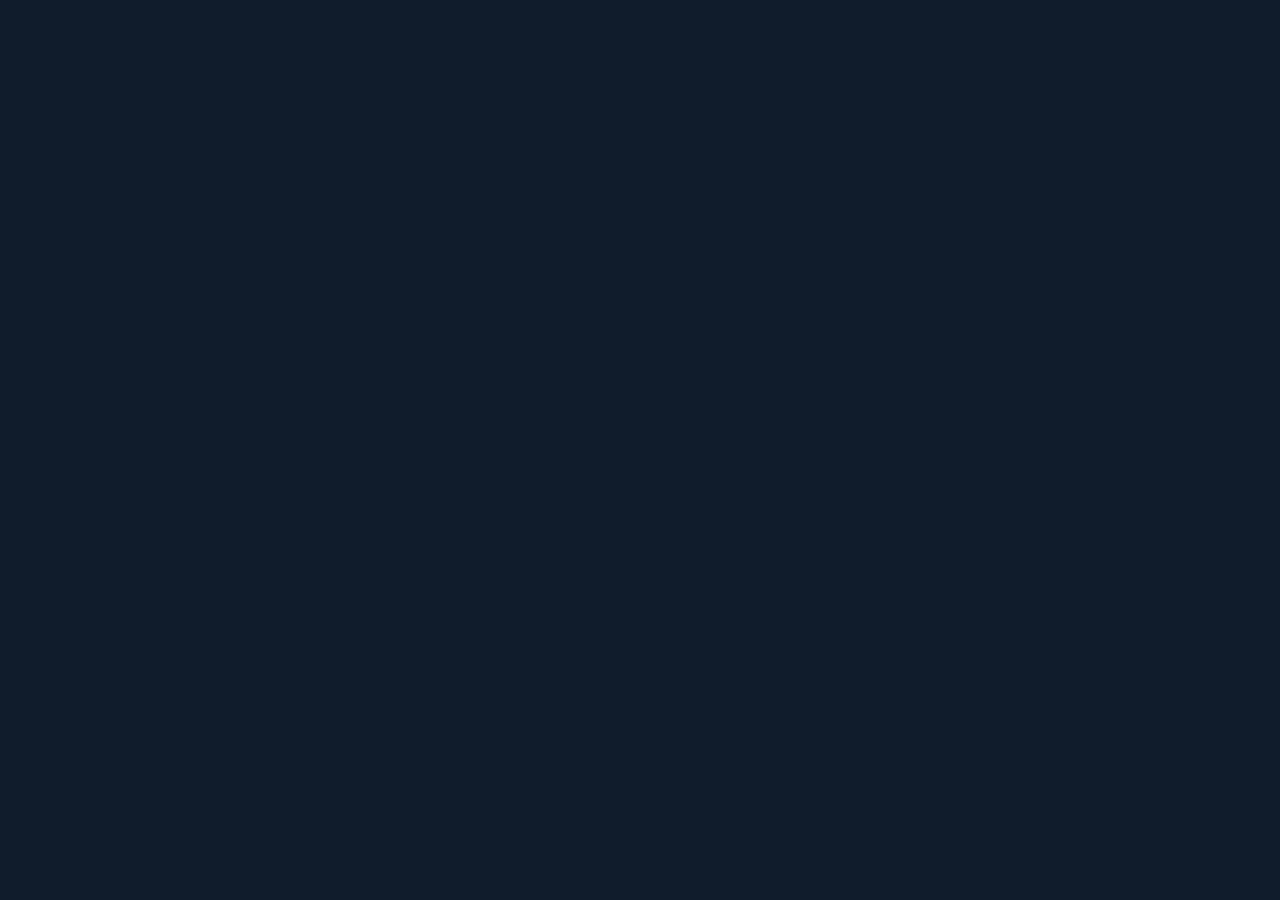
==== index.html @ 4033037f "Add files via upload" ====
<!DOCTYPE html>
<html lang="en">
<head>
  <meta charset="UTF-8" />
  <meta name="viewport" content="width=device-width, initial-scale=1.0"/>
  <title>Ryan Reynard | Home</title>
  <!-- Bootstrap 5 -->
  <link href="https://cdn.jsdelivr.net/npm/bootstrap@5.3.2/dist/css/bootstrap.min.css" rel="stylesheet"/>
  <!-- Bootstrap Icons -->
  <link href="https://cdn.jsdelivr.net/npm/bootstrap-icons@1.11.3/font/bootstrap-icons.min.css" rel="stylesheet"/>
  <!-- Google Fonts -->
  <link href="https://fonts.googleapis.com/css2?family=Playfair+Display:wght@700&family=Inter:wght@300;400;600&display=swap" rel="stylesheet"/>

  <style>
    :root {
      --navy: #0d1b2a;
      --slate: #1b2a3b;
      --gold: #c9a84c;
      --gold-light: #e8c97a;
      --light: #f4f1ec;
    }

    body {
      font-family: 'Inter', sans-serif;
      background-color: var(--navy);
      color: var(--light);
    }

    /* ── Navbar ── */
    .navbar {
      background-color: rgba(13, 27, 42, 0.97);
      border-bottom: 2px solid var(--gold);
    }
    .navbar-brand {
      font-family: 'Playfair Display', serif;
      color: var(--gold) !important;
      font-size: 1.4rem;
      letter-spacing: 1px;
    }
    .nav-link {
      color: var(--light) !important;
      font-weight: 600;
      letter-spacing: .5px;
      transition: color .2s;
    }
    .nav-link:hover { color: var(--gold) !important; }

    /* ── Hero ── */
    .hero {
      min-height: 100vh;
      background:
        linear-gradient(to bottom, rgba(13,27,42,.75) 0%, rgba(13,27,42,.95) 100%),
        url('https://images.unsplash.com/photo-1504280390367-361c6d9f38f4?w=1600&q=80') center/cover no-repeat;
      display: flex;
      align-items: center;
    }
    .hero-eyebrow {
      font-size: .85rem;
      letter-spacing: 4px;
      text-transform: uppercase;
      color: var(--gold);
      font-weight: 600;
    }
    .hero h1 {
      font-family: 'Playfair Display', serif;
      font-size: clamp(2.8rem, 7vw, 5.5rem);
      line-height: 1.05;
      color: #fff;
    }
    .hero h1 span { color: var(--gold); }
    .hero-sub {
      font-size: 1.15rem;
      font-weight: 300;
      color: #c8d6e5;
      max-width: 520px;
    }
    .btn-gold {
      background: var(--gold);
      color: var(--navy);
      font-weight: 700;
      border: none;
      padding: .75rem 2rem;
      border-radius: 2px;
      letter-spacing: .5px;
      transition: background .2s, transform .15s;
    }
    .btn-gold:hover {
      background: var(--gold-light);
      color: var(--navy);
      transform: translateY(-2px);
    }
    .btn-outline-gold {
      border: 2px solid var(--gold);
      color: var(--gold);
      font-weight: 700;
      padding: .75rem 2rem;
      border-radius: 2px;
      background: transparent;
      letter-spacing: .5px;
      transition: all .2s;
    }
    .btn-outline-gold:hover {
      background: var(--gold);
      color: var(--navy);
    }

    /* ── Section base ── */
    section { padding: 90px 0; }
    .section-label {
      font-size: .78rem;
      letter-spacing: 4px;
      text-transform: uppercase;
      color: var(--gold);
      font-weight: 600;
      margin-bottom: .4rem;
    }
    .section-title {
      font-family: 'Playfair Display', serif;
      font-size: 2.4rem;
      color: #fff;
    }
    .gold-bar {
      width: 52px; height: 3px;
      background: var(--gold);
      margin: 12px 0 28px;
    }

    /* ── About ── */
    #about { background-color: var(--slate); }
    .about-stat {
      border-left: 3px solid var(--gold);
      padding-left: 16px;
    }
    .about-stat .num {
      font-family: 'Playfair Display', serif;
      font-size: 2.2rem;
      color: var(--gold);
    }
    .about-stat .lbl {
      font-size: .82rem;
      letter-spacing: 2px;
      text-transform: uppercase;
      color: #8fa8c0;
    }

    /* ── Cards ── */
    #highlights { background-color: var(--navy); }
    .hi-card {
      background: var(--slate);
      border: 1px solid rgba(201,168,76,.2);
      border-radius: 4px;
      transition: transform .25s, border-color .25s, box-shadow .25s;
      height: 100%;
      text-decoration: none;
      color: inherit;
      display: flex;
      flex-direction: column;
    }
    .hi-card:hover {
      transform: translateY(-6px);
      border-color: var(--gold);
      box-shadow: 0 12px 32px rgba(0,0,0,.45);
      color: inherit;
      text-decoration: none;
    }
    .hi-card-icon {
      font-size: 2.4rem;
      color: var(--gold);
    }
    .hi-card h5 {
      font-family: 'Playfair Display', serif;
      font-size: 1.3rem;
      color: #fff;
    }
    .hi-card p {
      font-size: .93rem;
      color: #8fa8c0;
      flex-grow: 1;
    }
    .hi-card .arrow {
      font-size: .85rem;
      color: var(--gold);
      font-weight: 600;
      letter-spacing: .5px;
    }

    /* ── Passions banner ── */
    #passions {
      background:
        linear-gradient(to right, rgba(13,27,42,.92), rgba(27,42,59,.88)),
        url('https://images.unsplash.com/photo-1464822759023-fed622ff2c3b?w=1600&q=80') center/cover no-re
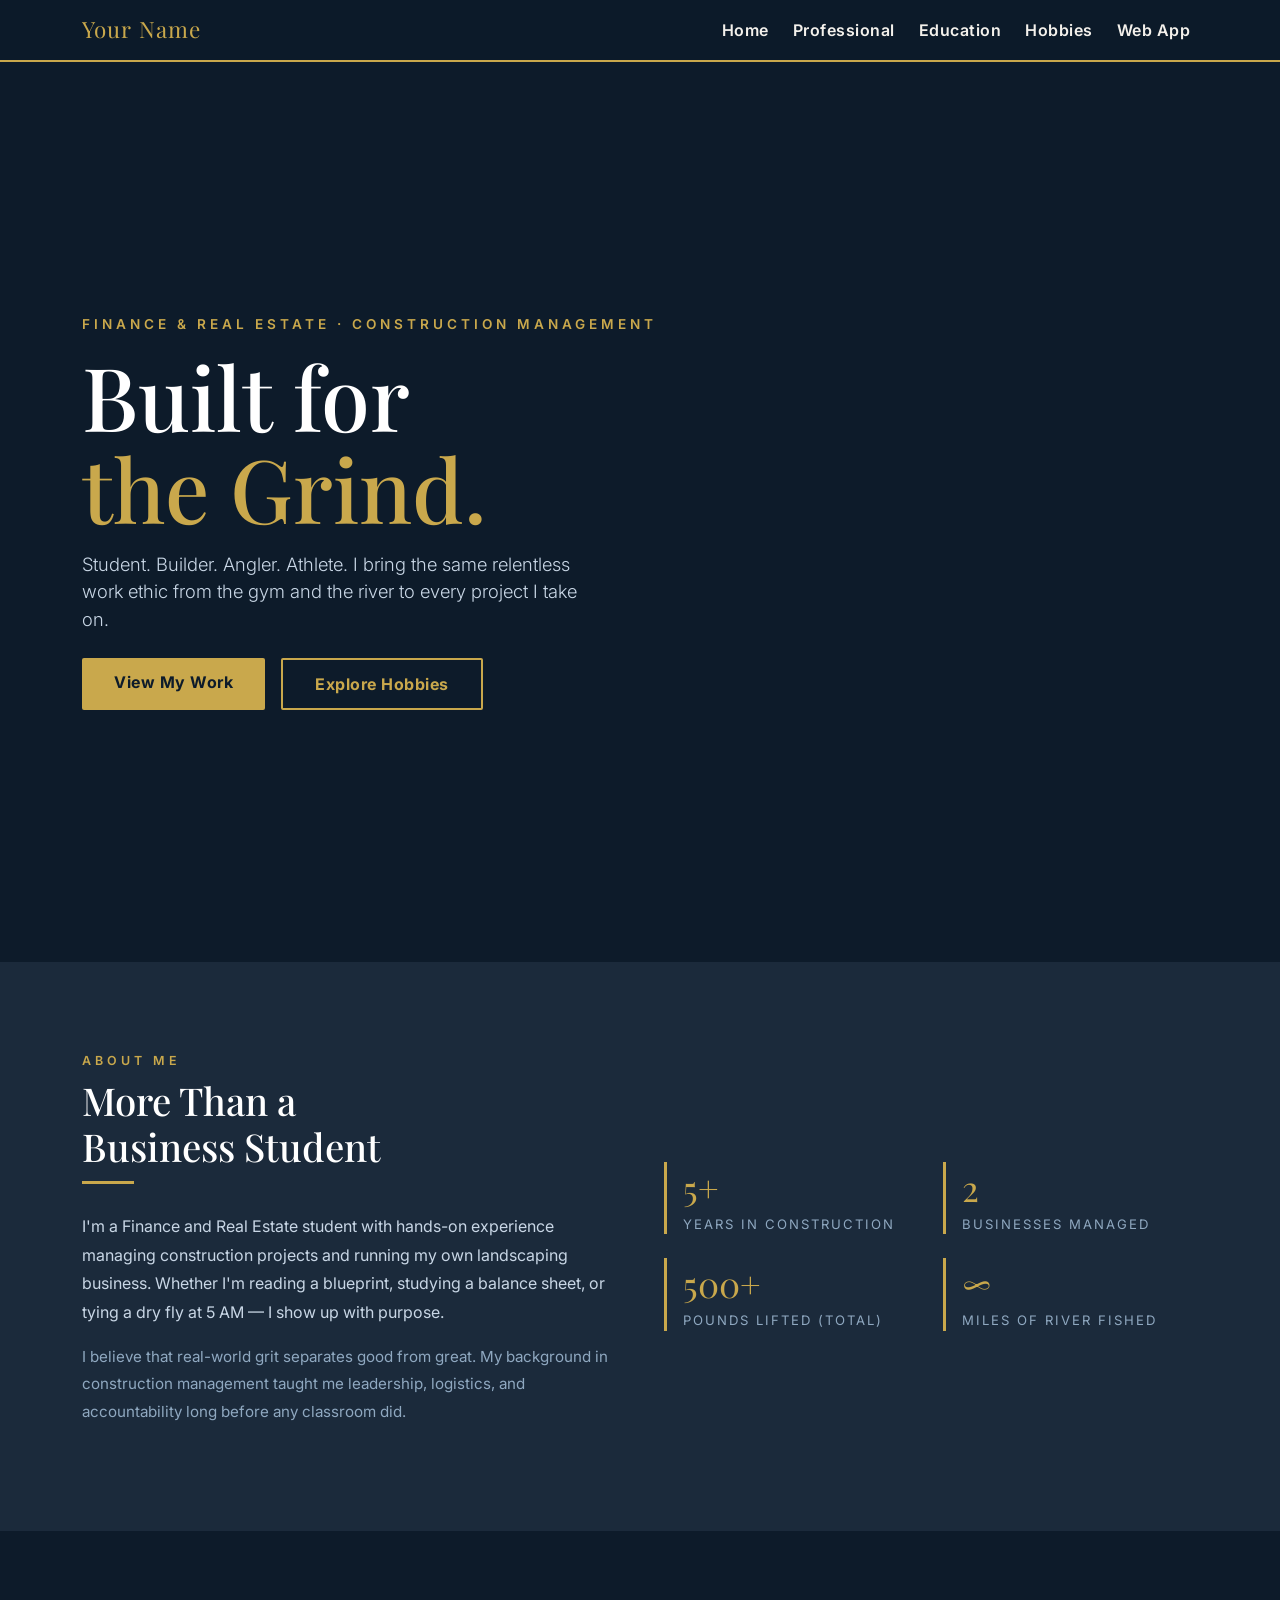
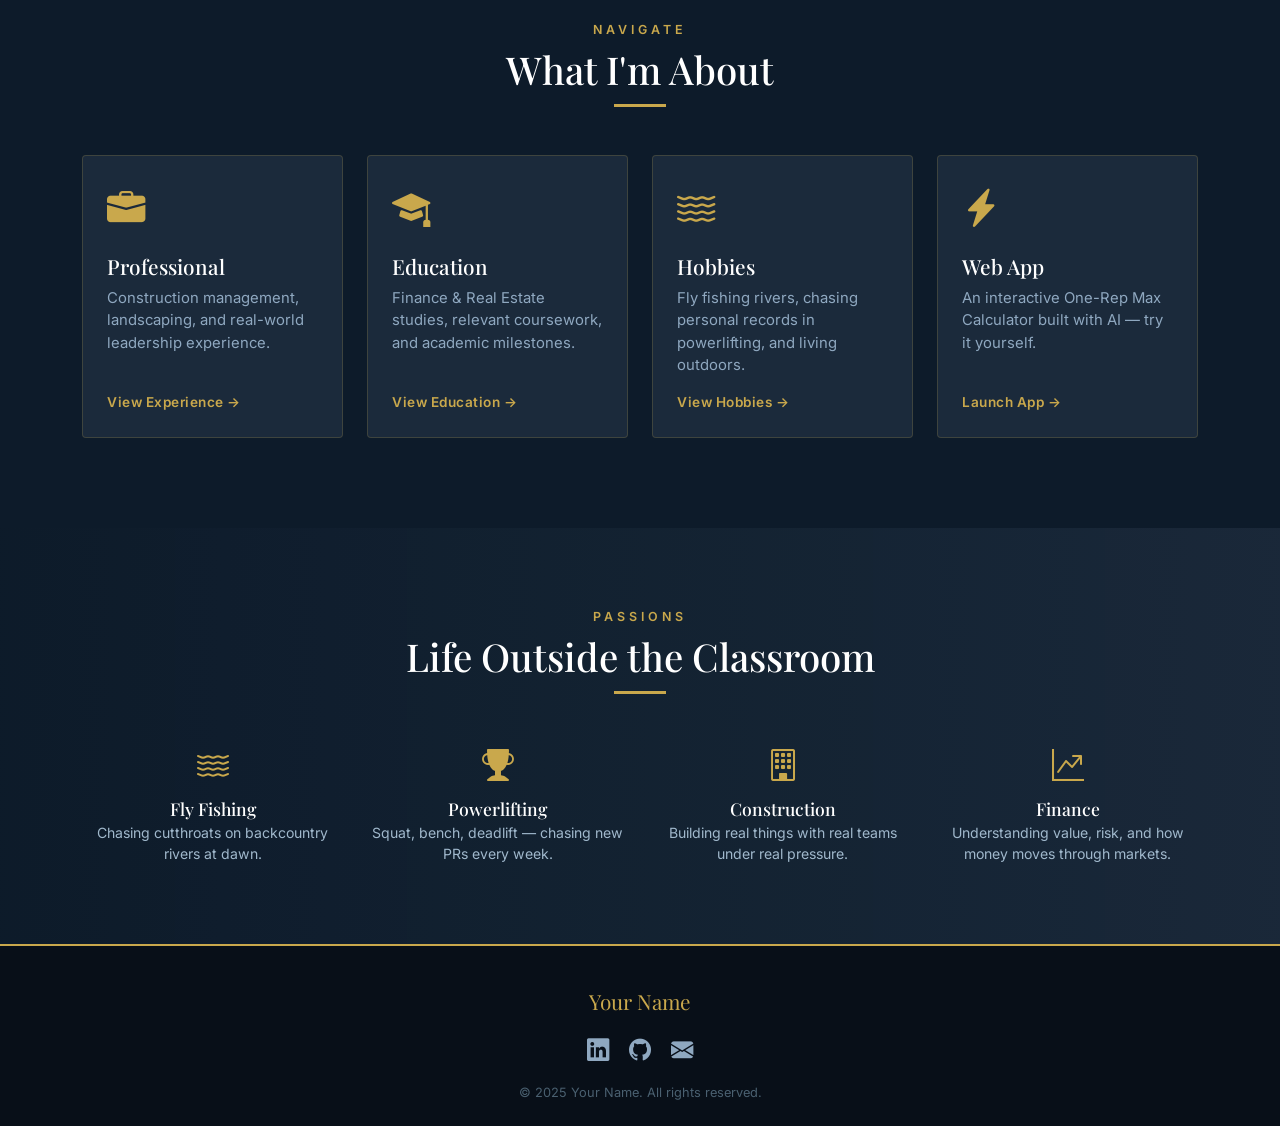
==== commit b3b2f9e9: "Update index.html" ====
--- a/index.html
+++ b/index.html
@@ -3,7 +3,7 @@
 <head>
   <meta charset="UTF-8" />
   <meta name="viewport" content="width=device-width, initial-scale=1.0"/>
-  <title>Ryan Reynard | Home</title>
+  <title>Your Name | Home</title>
   <!-- Bootstrap 5 -->
   <link href="https://cdn.jsdelivr.net/npm/bootstrap@5.3.2/dist/css/bootstrap.min.css" rel="stylesheet"/>
   <!-- Bootstrap Icons -->
@@ -188,4 +188,225 @@
     #passions {
       background:
         linear-gradient(to right, rgba(13,27,42,.92), rgba(27,42,59,.88)),
-        url('https://images.unsplash.com/photo-1464822759023-fed622ff2c3b?w=1600&q=80') center/cover no-re+        url('https://images.unsplash.com/photo-1464822759023-fed622ff2c3b?w=1600&q=80') center/cover no-repeat;
+      padding: 80px 0;
+    }
+    .passion-item i { font-size: 2rem; color: var(--gold); }
+    .passion-item h6 {
+      font-family: 'Playfair Display', serif;
+      font-size: 1.1rem;
+      color: #fff;
+      margin-top: .5rem;
+      margin-bottom: .2rem;
+    }
+    .passion-item p { font-size: .88rem; color: #a0b8cc; margin: 0; }
+
+    /* ── Footer ── */
+    footer {
+      background-color: #080f18;
+      border-top: 2px solid var(--gold);
+      padding: 40px 0 24px;
+    }
+    footer .brand {
+      font-family: 'Playfair Display', serif;
+      font-size: 1.3rem;
+      color: var(--gold);
+    }
+    .social-link {
+      color: #8fa8c0;
+      font-size: 1.4rem;
+      margin: 0 8px;
+      transition: color .2s;
+    }
+    .social-link:hover { color: var(--gold); }
+    .footer-copy { font-size: .8rem; color: #4a6070; }
+  </style>
+</head>
+<body>
+
+<!-- ══════════════ NAVBAR ══════════════ -->
+<nav class="navbar navbar-expand-lg sticky-top">
+  <div class="container">
+    <a class="navbar-brand" href="index.html">Your Name</a>
+    <button class="navbar-toggler border-0" type="button" data-bs-toggle="collapse" data-bs-target="#navMenu">
+      <span class="navbar-toggler-icon" style="filter:invert(1)"></span>
+    </button>
+    <div class="collapse navbar-collapse" id="navMenu">
+      <ul class="navbar-nav ms-auto gap-lg-2">
+        <li class="nav-item"><a class="nav-link active" href="index.html">Home</a></li>
+        <li class="nav-item"><a class="nav-link" href="professional.html">Professional</a></li>
+        <li class="nav-item"><a class="nav-link" href="education.html">Education</a></li>
+        <li class="nav-item"><a class="nav-link" href="scratch.html">Hobbies</a></li>
+        <li class="nav-item"><a class="nav-link" href="webapp.html">Web App</a></li>
+      </ul>
+    </div>
+  </div>
+</nav>
+
+<!-- ══════════════ HERO ══════════════ -->
+<section class="hero">
+  <div class="container">
+    <p class="hero-eyebrow">Finance &amp; Real Estate · Construction Management</p>
+    <h1>Built for<br/><span>the Grind.</span></h1>
+    <p class="hero-sub mt-3 mb-4">
+      Student. Builder. Angler. Athlete. I bring the same relentless work ethic
+      from the gym and the river to every project I take on.
+    </p>
+    <div class="d-flex flex-wrap gap-3">
+      <a href="professional.html" class="btn-gold btn">View My Work</a>
+      <a href="scratch.html" class="btn-outline-gold btn">Explore Hobbies</a>
+    </div>
+  </div>
+</section>
+
+<!-- ══════════════ ABOUT ══════════════ -->
+<section id="about">
+  <div class="container">
+    <div class="row align-items-center g-5">
+      <div class="col-lg-6">
+        <p class="section-label">About Me</p>
+        <h2 class="section-title">More Than a<br/>Business Student</h2>
+        <div class="gold-bar"></div>
+        <p style="color:#c8d6e5; line-height:1.8;">
+          I'm a Finance and Real Estate student with hands-on experience managing
+          construction projects and running my own landscaping business. Whether I'm
+          reading a blueprint, studying a balance sheet, or tying a dry fly at 5 AM —
+          I show up with purpose.
+        </p>
+        <p style="color:#8fa8c0; line-height:1.8; font-size:.95rem;">
+          I believe that real-world grit separates good from great. My background
+          in construction management taught me leadership, logistics, and accountability
+          long before any classroom did.
+        </p>
+      </div>
+      <div class="col-lg-6">
+        <div class="row g-4">
+          <div class="col-6">
+            <div class="about-stat">
+              <div class="num">5+</div>
+              <div class="lbl">Years in Construction</div>
+            </div>
+          </div>
+          <div class="col-6">
+            <div class="about-stat">
+              <div class="num">2</div>
+              <div class="lbl">Businesses Managed</div>
+            </div>
+          </div>
+          <div class="col-6">
+            <div class="about-stat">
+              <div class="num">500+</div>
+              <div class="lbl">Pounds Lifted (Total)</div>
+            </div>
+          </div>
+          <div class="col-6">
+            <div class="about-stat">
+              <div class="num">∞</div>
+              <div class="lbl">Miles of River Fished</div>
+            </div>
+          </div>
+        </div>
+      </div>
+    </div>
+  </div>
+</section>
+
+<!-- ══════════════ HIGHLIGHT CARDS ══════════════ -->
+<section id="highlights">
+  <div class="container">
+    <div class="text-center mb-5">
+      <p class="section-label">Navigate</p>
+      <h2 class="section-title">What I'm About</h2>
+      <div class="gold-bar mx-auto"></div>
+    </div>
+    <div class="row g-4">
+
+      <div class="col-md-6 col-lg-3">
+        <a href="professional.html" class="hi-card p-4">
+          <div class="hi-card-icon mb-3"><i class="bi bi-briefcase-fill"></i></div>
+          <h5>Professional</h5>
+          <p>Construction management, landscaping, and real-world leadership experience.</p>
+          <div class="arrow">View Experience →</div>
+        </a>
+      </div>
+
+      <div class="col-md-6 col-lg-3">
+        <a href="education.html" class="hi-card p-4">
+          <div class="hi-card-icon mb-3"><i class="bi bi-mortarboard-fill"></i></div>
+          <h5>Education</h5>
+          <p>Finance & Real Estate studies, relevant coursework, and academic milestones.</p>
+          <div class="arrow">View Education →</div>
+        </a>
+      </div>
+
+      <div class="col-md-6 col-lg-3">
+        <a href="scratch.html" class="hi-card p-4">
+          <div class="hi-card-icon mb-3"><i class="bi bi-water"></i></div>
+          <h5>Hobbies</h5>
+          <p>Fly fishing rivers, chasing personal records in powerlifting, and living outdoors.</p>
+          <div class="arrow">View Hobbies →</div>
+        </a>
+      </div>
+
+      <div class="col-md-6 col-lg-3">
+        <a href="webapp.html" class="hi-card p-4">
+          <div class="hi-card-icon mb-3"><i class="bi bi-lightning-charge-fill"></i></div>
+          <h5>Web App</h5>
+          <p>An interactive One-Rep Max Calculator built with AI — try it yourself.</p>
+          <div class="arrow">Launch App →</div>
+        </a>
+      </div>
+
+    </div>
+  </div>
+</section>
+
+<!-- ══════════════ PASSIONS BANNER ══════════════ -->
+<section id="passions">
+  <div class="container">
+    <div class="text-center mb-5">
+      <p class="section-label">Passions</p>
+      <h2 class="section-title">Life Outside the Classroom</h2>
+      <div class="gold-bar mx-auto"></div>
+    </div>
+    <div class="row g-4 text-center">
+      <div class="col-sm-6 col-lg-3 passion-item">
+        <i class="bi bi-water"></i>
+        <h6>Fly Fishing</h6>
+        <p>Chasing cutthroats on backcountry rivers at dawn.</p>
+      </div>
+      <div class="col-sm-6 col-lg-3 passion-item">
+        <i class="bi bi-trophy-fill"></i>
+        <h6>Powerlifting</h6>
+        <p>Squat, bench, deadlift — chasing new PRs every week.</p>
+      </div>
+      <div class="col-sm-6 col-lg-3 passion-item">
+        <i class="bi bi-building"></i>
+        <h6>Construction</h6>
+        <p>Building real things with real teams under real pressure.</p>
+      </div>
+      <div class="col-sm-6 col-lg-3 passion-item">
+        <i class="bi bi-graph-up-arrow"></i>
+        <h6>Finance</h6>
+        <p>Understanding value, risk, and how money moves through markets.</p>
+      </div>
+    </div>
+  </div>
+</section>
+
+<!-- ══════════════ FOOTER ══════════════ -->
+<footer class="text-center">
+  <div class="container">
+    <div class="brand mb-3">Your Name</div>
+    <div class="mb-3">
+      <a href="https://linkedin.com" target="_blank" class="social-link"><i class="bi bi-linkedin"></i></a>
+      <a href="https://github.com" target="_blank" class="social-link"><i class="bi bi-github"></i></a>
+      <a href="mailto:you@example.com" class="social-link"><i class="bi bi-envelope-fill"></i></a>
+    </div>
+    <p class="footer-copy mb-0">&copy; 2025 Your Name. All rights reserved.</p>
+  </div>
+</footer>
+
+<script src="https://cdn.jsdelivr.net/npm/bootstrap@5.3.2/dist/js/bootstrap.bundle.min.js"></script>
+</body>
+</html>
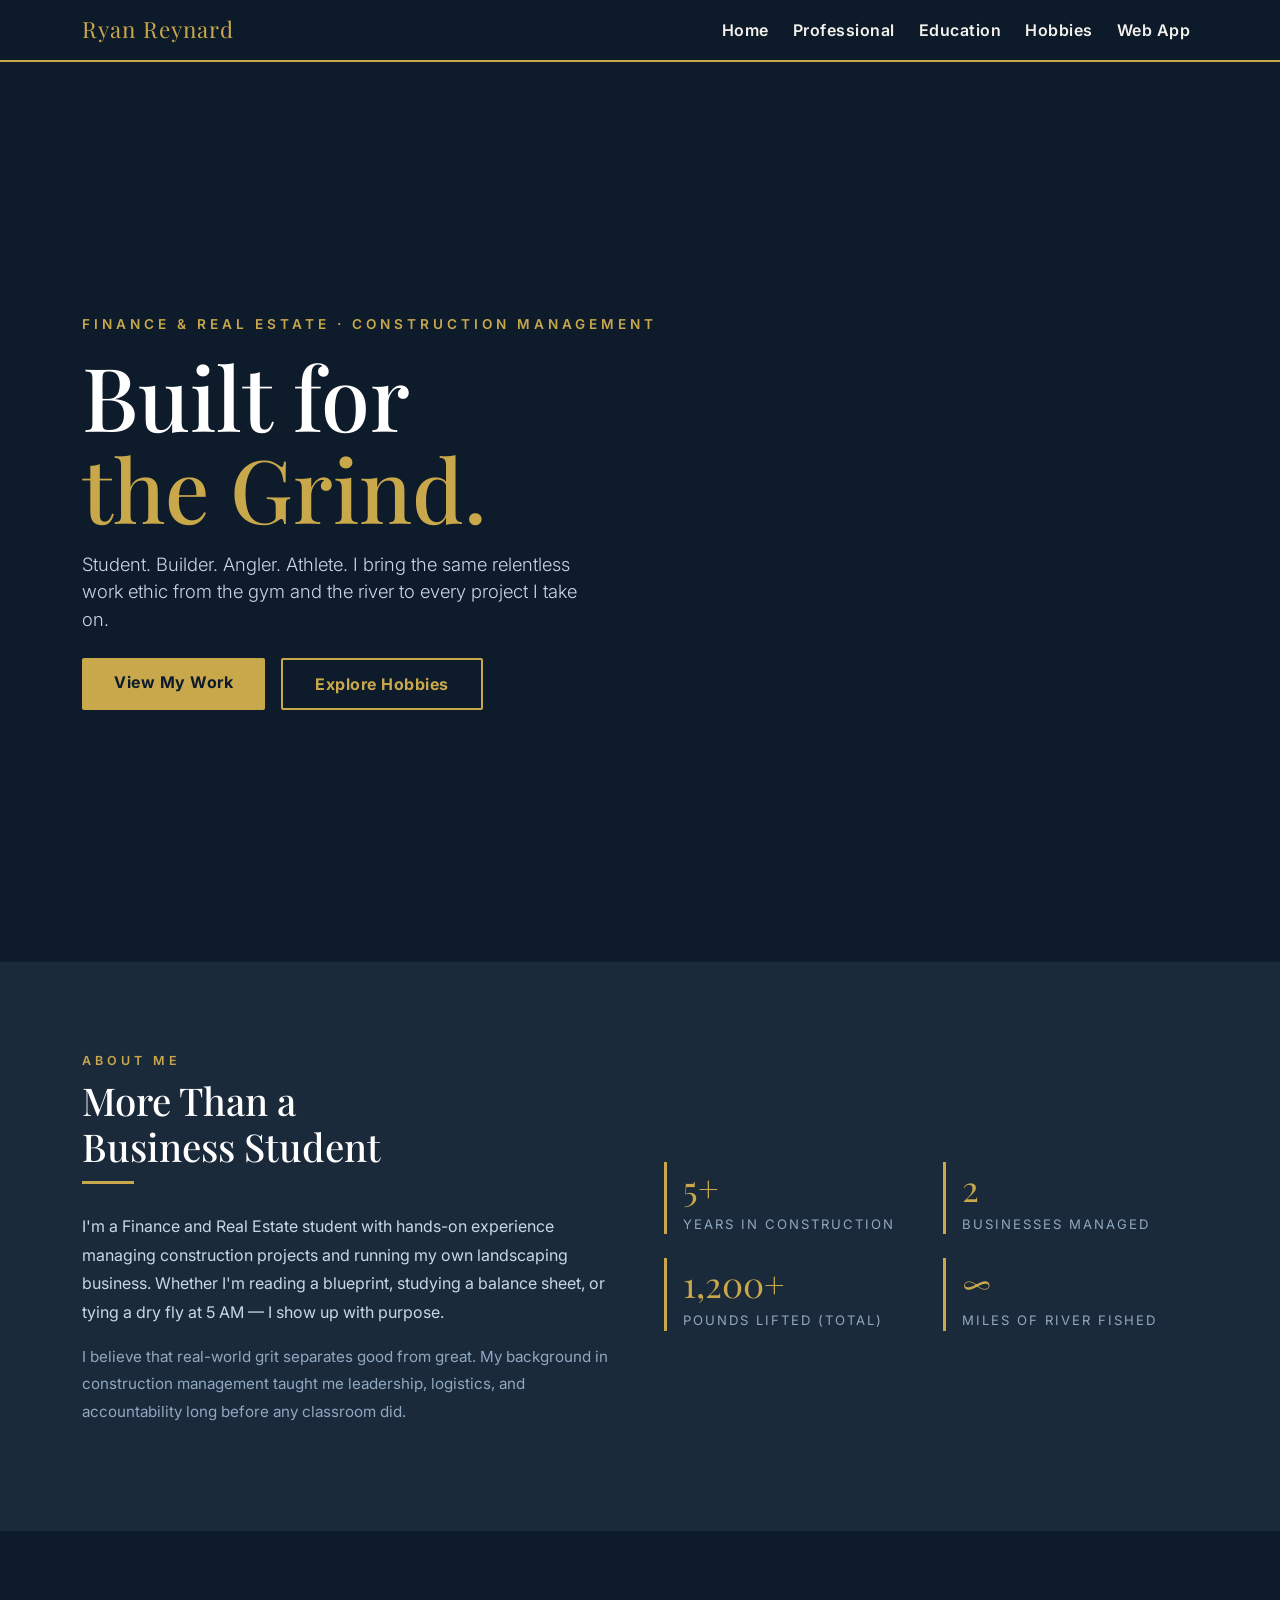
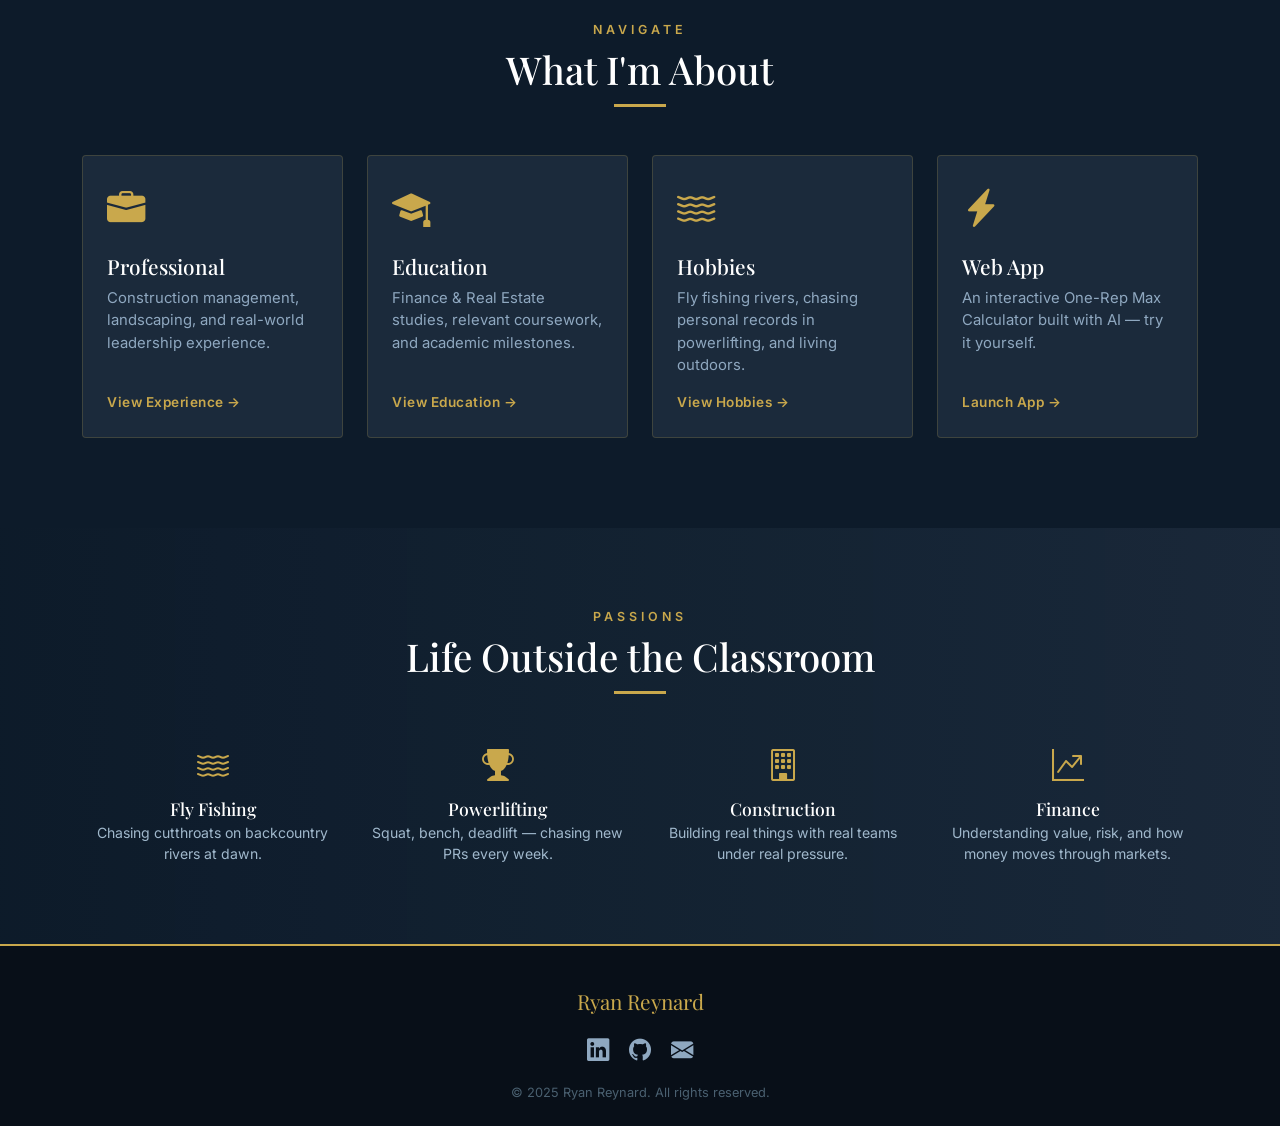
==== commit 5dd8f03d: "Update index.html" ====
--- a/index.html
+++ b/index.html
@@ -3,7 +3,7 @@
 <head>
   <meta charset="UTF-8" />
   <meta name="viewport" content="width=device-width, initial-scale=1.0"/>
-  <title>Your Name | Home</title>
+  <title>Ryan Reynard | Home</title>
   <!-- Bootstrap 5 -->
   <link href="https://cdn.jsdelivr.net/npm/bootstrap@5.3.2/dist/css/bootstrap.min.css" rel="stylesheet"/>
   <!-- Bootstrap Icons -->
@@ -227,7 +227,7 @@
 <!-- ══════════════ NAVBAR ══════════════ -->
 <nav class="navbar navbar-expand-lg sticky-top">
   <div class="container">
-    <a class="navbar-brand" href="index.html">Your Name</a>
+    <a class="navbar-brand" href="index.html">Ryan Reynard</a>
     <button class="navbar-toggler border-0" type="button" data-bs-toggle="collapse" data-bs-target="#navMenu">
       <span class="navbar-toggler-icon" style="filter:invert(1)"></span>
     </button>
@@ -295,7 +295,7 @@
           </div>
           <div class="col-6">
             <div class="about-stat">
-              <div class="num">500+</div>
+              <div class="num">1,200+</div>
               <div class="lbl">Pounds Lifted (Total)</div>
             </div>
           </div>
@@ -397,13 +397,13 @@
 <!-- ══════════════ FOOTER ══════════════ -->
 <footer class="text-center">
   <div class="container">
-    <div class="brand mb-3">Your Name</div>
+    <div class="brand mb-3">Ryan Reynard</div>
     <div class="mb-3">
       <a href="https://linkedin.com" target="_blank" class="social-link"><i class="bi bi-linkedin"></i></a>
       <a href="https://github.com" target="_blank" class="social-link"><i class="bi bi-github"></i></a>
-      <a href="mailto:you@example.com" class="social-link"><i class="bi bi-envelope-fill"></i></a>
-    </div>
-    <p class="footer-copy mb-0">&copy; 2025 Your Name. All rights reserved.</p>
+      <a href="mailto:rreynard@byu.edu" class="social-link"><i class="bi bi-envelope-fill"></i></a>
+    </div>
+    <p class="footer-copy mb-0">&copy; 2025 Ryan Reynard. All rights reserved.</p>
   </div>
 </footer>
 
